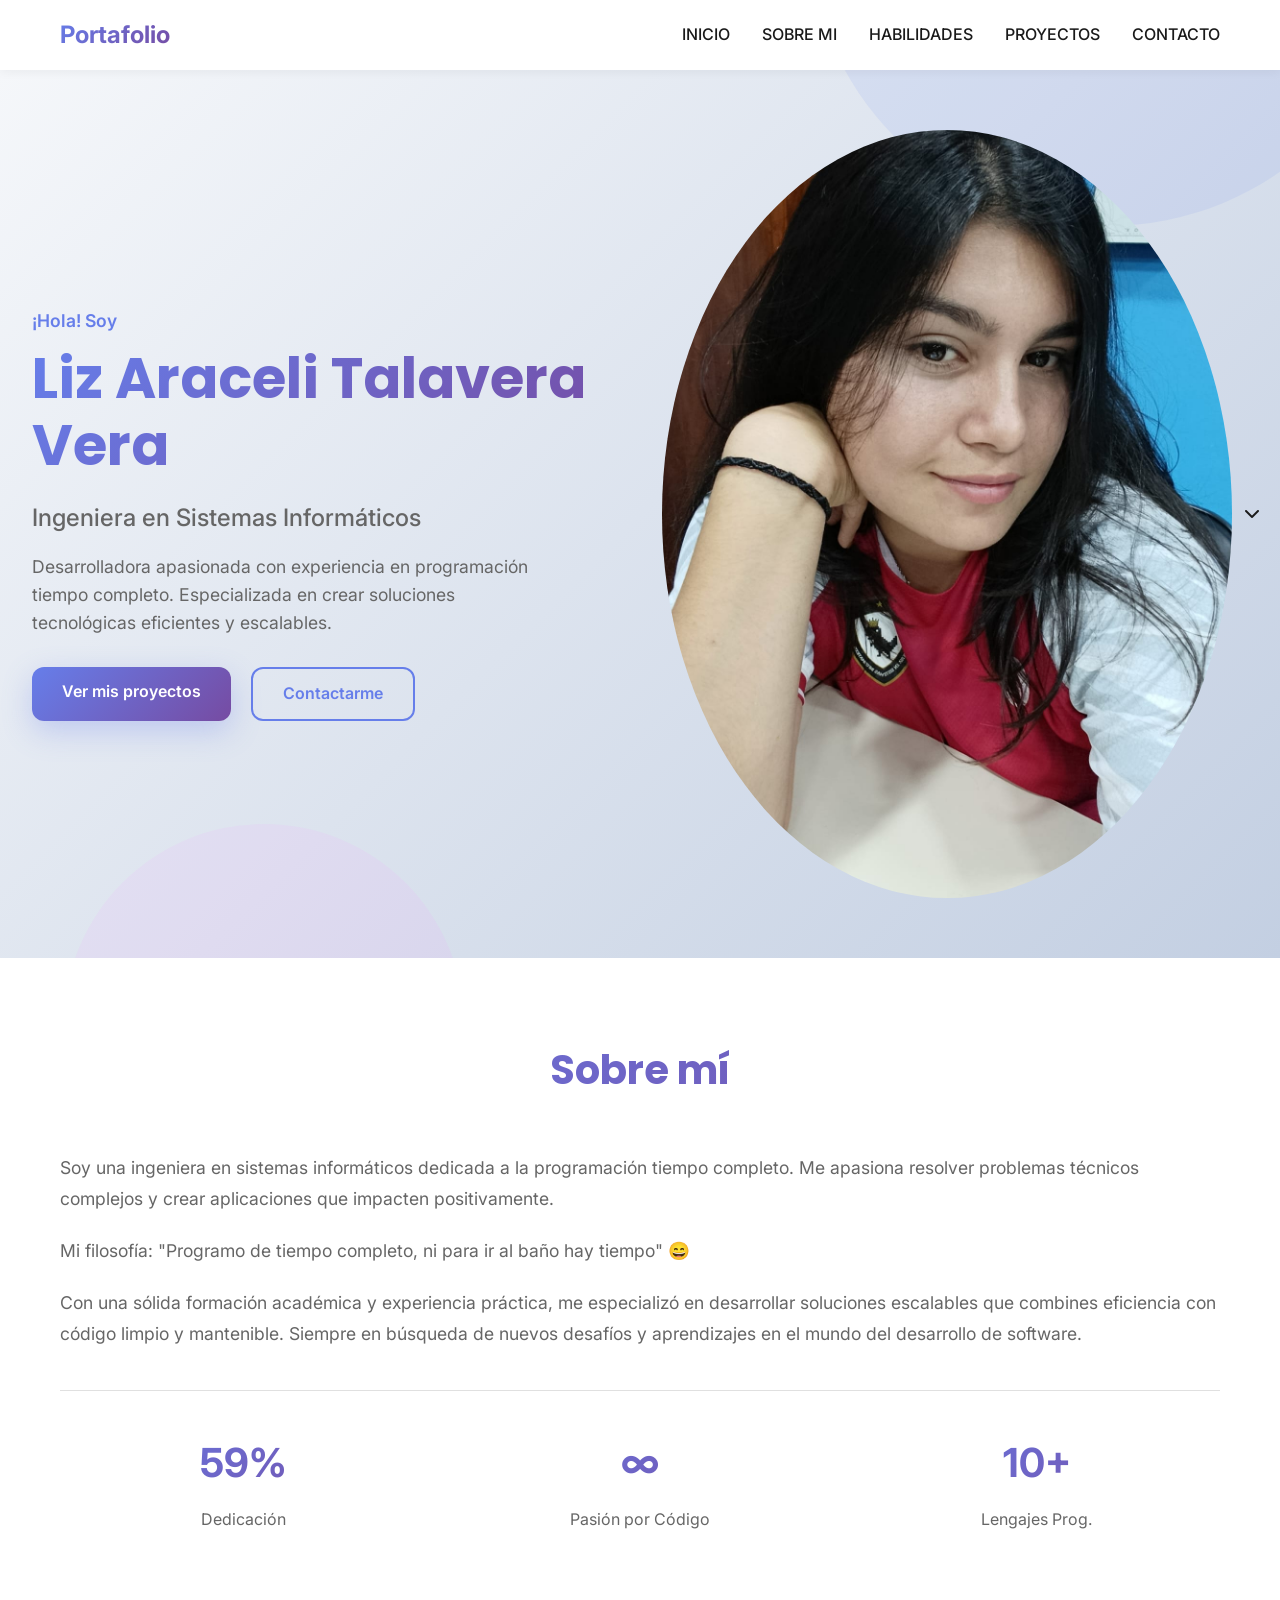
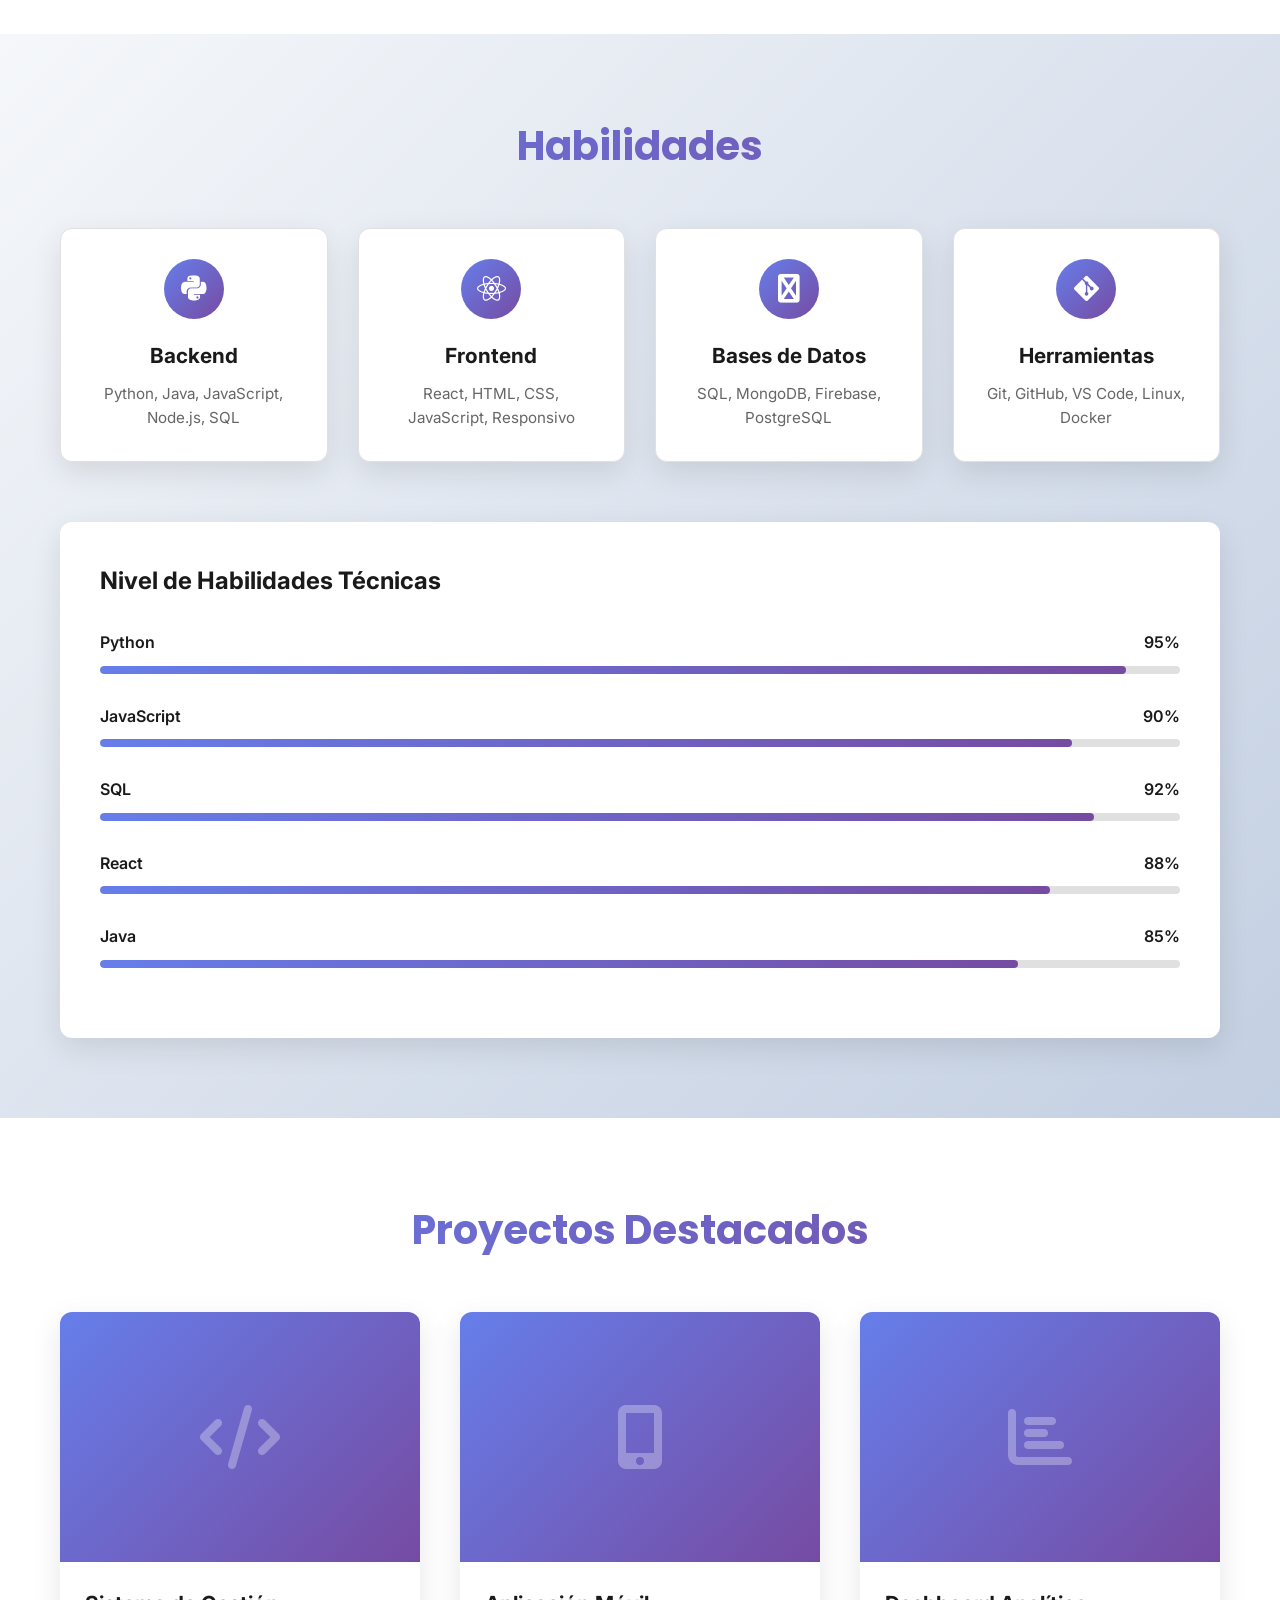
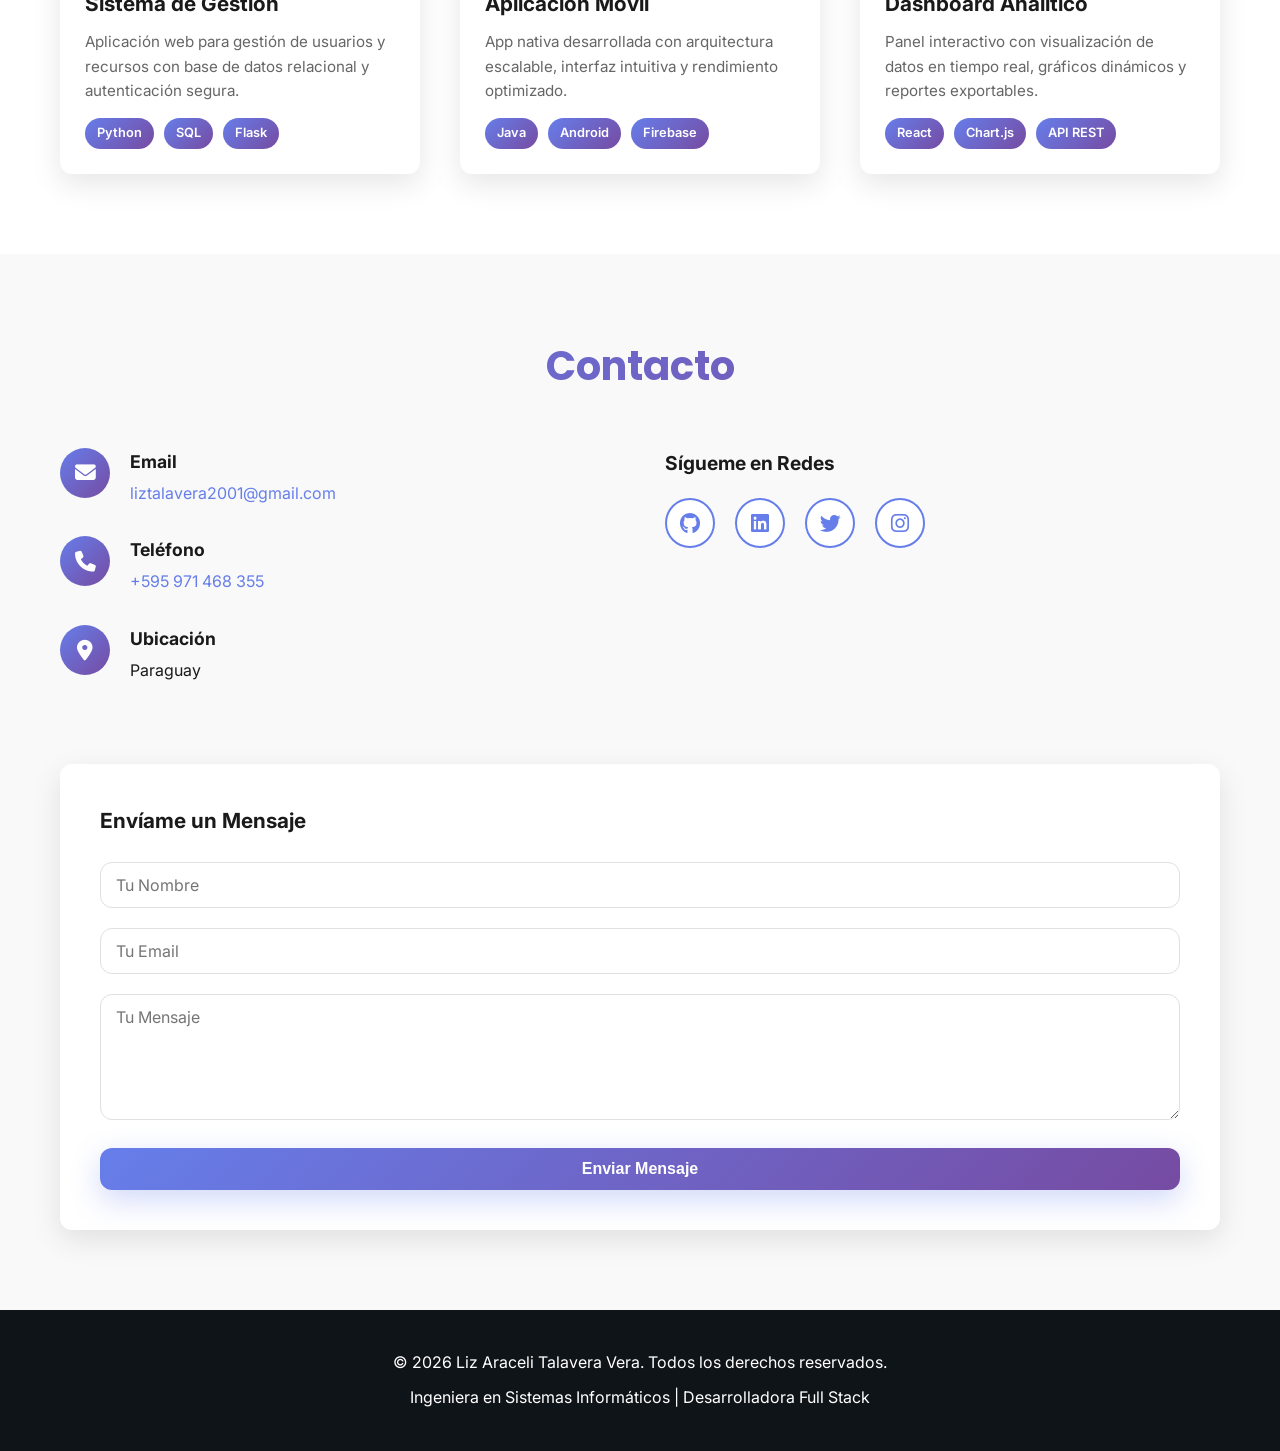
==== index.html @ cbf6d2d8 "Add files via upload" ====
<!DOCTYPE html>
<html lang="es">
<head>
    <meta charset="UTF-8">
    <meta name="viewport" content="width=device-width, initial-scale=1.0">
    <title>Liz Araceli Talavera Vera | Ingeniera en Sistemas Informáticos</title>
    <link rel="stylesheet" href="../CSS/estilos.css">
    <link rel="stylesheet" href="https://cdnjs.cloudflare.com/ajax/libs/font-awesome/6.4.0/css/all.min.css">
    <link href="https://fonts.googleapis.com/css2?family=Poppins:wght@300;400;600;700&family=Inter:wght@300;400;500;600&display=swap" rel="stylesheet">
</head>
<body>
    <!-- Navegación -->
    <nav class="navbar">
        <div class="nav-container">
            <div class="nav-brand">Portafolio</div>
            <ul class="nav-menu">
                <li><a href="#inicio" class="nav-link">INICIO</a></li>
                <li><a href="#sobre" class="nav-link">SOBRE MI</a></li>
                <li><a href="#habilidades" class="nav-link">HABILIDADES</a></li>
                <li><a href="#proyectos" class="nav-link">PROYECTOS</a></li>
                <li><a href="#contacto" class="nav-link">CONTACTO</a></li>
            </ul>
            <div class="hamburger">
                <span></span>
                <span></span>
                <span></span>
            </div>
        </div>
    </nav>

    <!-- Sección Hero / Inicio -->
    <section id="inicio" class="hero">
        <div class="hero-content">
            <div class="hero-text animate-fade-in">
                <span class="greeting">¡Hola! Soy</span>
                <h1 class="hero-title">Liz Araceli Talavera Vera</h1>
                <p class="hero-subtitle">Ingeniera en Sistemas Informáticos</p>
                <p class="hero-description">Desarrolladora apasionada con experiencia en programación tiempo completo. Especializada en crear soluciones tecnológicas eficientes y escalables.</p>
                <div class="hero-buttons">
                    <a href="#proyectos" class="btn btn-primary">Ver mis proyectos</a>
                    <a href="#contacto" class="btn btn-secondary">Contactarme</a>
                </div>
            </div>
            <div class="hero-image animate-slide-up">
                <div class="profile-avatar">
                    <img src="IMG/407e36db-68a6-4bf4-9716-3026d8a4002d.jpg" class="profile-photo" alt="Liz Araceli Talavera Vera">
                </div>
            </div>
        </div>
        <div class="scroll-indicator">
            <i class="fas fa-chevron-down"></i>
        </div>
    </section>

    <!-- Sección Sobre mí -->
    <section id="sobre" class="about">
        <div class="container">
            <h2 class="section-title">Sobre mí</h2>
            <div class="about-content">
                <div class="about-text fade-in-on-scroll">
                    <p>
                        Soy una ingeniera en sistemas informáticos dedicada a la programación tiempo completo. 
                        Me apasiona resolver problemas técnicos complejos y crear aplicaciones que impacten positivamente.
                    </p>
                    <p>
                        Mi filosofía: "Programo de tiempo completo, ni para ir al baño hay tiempo" 😄
                    </p>
                    <p>
                        Con una sólida formación académica y experiencia práctica, me especializó en desarrollar soluciones 
                        escalables que combines eficiencia con código limpio y mantenible. Siempre en búsqueda de nuevos desafíos 
                        y aprendizajes en el mundo del desarrollo de software.
                    </p>
                    <div class="about-stats">
                        <div class="stat">
                            <h3>100%</h3>
                            <p>Dedicación</p>
                        </div>
                        <div class="stat">
                            <h3>∞</h3>
                            <p>Pasión por Código</p>
                        </div>
                        <div class="stat">
                            <h3>10+</h3>
                            <p>Lengajes Prog.</p>
                        </div>
                    </div>
                </div>
            </div>
        </div>
    </section>

    <!-- Sección Habilidades -->
    <section id="habilidades" class="skills">
        <div class="container">
            <h2 class="section-title">Habilidades</h2>
            <div class="skills-grid">
                <div class="skill-card fade-in-on-scroll">
                    <div class="skill-icon">
                        <i class="fab fa-python"></i>
                    </div>
                    <h3>Backend</h3>
                    <p>Python, Java, JavaScript, Node.js, SQL</p>
                </div>
                <div class="skill-card fade-in-on-scroll">
                    <div class="skill-icon">
                        <i class="fab fa-react"></i>
                    </div>
                    <h3>Frontend</h3>
                    <p>React, HTML, CSS, JavaScript, Responsivo</p>
                </div>
                <div class="skill-card fade-in-on-scroll">
                    <div class="skill-icon">
                        <i class="fab fa-database"></i>
                    </div>
                    <h3>Bases de Datos</h3>
                    <p>SQL, MongoDB, Firebase, PostgreSQL</p>
                </div>
                <div class="skill-card fade-in-on-scroll">
                    <div class="skill-icon">
                        <i class="fab fa-git-alt"></i>
                    </div>
                    <h3>Herramientas</h3>
                    <p>Git, GitHub, VS Code, Linux, Docker</p>
                </div>
            </div>

            <div class="skills-technical">
                <h3>Nivel de Habilidades Técnicas</h3>
                <div class="skill-bar fade-in-on-scroll">
                    <div class="skill-label">
                        <span>Python</span>
                        <span>95%</span>
                    </div>
                    <div class="progress-bar">
                        <div class="progress" style="width: 95%"></div>
                    </div>
                </div>
                <div class="skill-bar fade-in-on-scroll">
                    <div class="skill-label">
                        <span>JavaScript</span>
                        <span>90%</span>
                    </div>
                    <div class="progress-bar">
                        <div class="progress" style="width: 90%"></div>
                    </div>
                </div>
                <div class="skill-bar fade-in-on-scroll">
                    <div class="skill-label">
                        <span>SQL</span>
                        <span>92%</span>
                    </div>
                    <div class="progress-bar">
                        <div class="progress" style="width: 92%"></div>
                    </div>
                </div>
                <div class="skill-bar fade-in-on-scroll">
                    <div class="skill-label">
                        <span>React</span>
                        <span>88%</span>
                    </div>
                    <div class="progress-bar">
                        <div class="progress" style="width: 88%"></div>
                    </div>
                </div>
                <div class="skill-bar fade-in-on-scroll">
                    <div class="skill-label">
                        <span>Java</span>
                        <span>85%</span>
                    </div>
                    <div class="progress-bar">
                        <div class="progress" style="width: 85%"></div>
                    </div>
                </div>
            </div>
        </div>
    </section>

    <!-- Sección Proyectos -->
    <section id="proyectos" class="projects">
        <div class="container">
            <h2 class="section-title">Proyectos Destacados</h2>
            <div class="projects-grid">
                <div class="project-card fade-in-on-scroll">
                    <div class="project-image">
                        <div class="project-placeholder">
                            <i class="fas fa-code"></i>
                        </div>
                        <div class="project-overlay">
                            <a href="#" class="btn btn-small">Ver Detalles</a>
                        </div>
                    </div>
                    <div class="project-content">
                        <h3>Sistema de Gestión</h3>
                        <p>Aplicación web para gestión de usuarios y recursos con base de datos relacional y autenticación segura.</p>
                        <div class="project-tags">
                            <span class="tag">Python</span>
                            <span class="tag">SQL</span>
                            <span class="tag">Flask</span>
                        </div>
                    </div>
                </div>

                <div class="project-card fade-in-on-scroll">
                    <div class="project-image">
                        <div class="project-placeholder">
                            <i class="fas fa-mobile-alt"></i>
                        </div>
                        <div class="project-overlay">
                            <a href="#" class="btn btn-small">Ver Detalles</a>
                        </div>
                    </div>
                    <div class="project-content">
                        <h3>Aplicación Móvil</h3>
                        <p>App nativa desarrollada con arquitectura escalable, interfaz intuitiva y rendimiento optimizado.</p>
                        <div class="project-tags">
                            <span class="tag">Java</span>
                            <span class="tag">Android</span>
                            <span class="tag">Firebase</span>
                        </div>
                    </div>
                </div>

                <div class="project-card fade-in-on-scroll">
                    <div class="project-image">
                        <div class="project-placeholder">
                            <i class="fas fa-chart-bar"></i>
                        </div>
                        <div class="project-overlay">
                            <a href="#" class="btn btn-small">Ver Detalles</a>
                        </div>
                    </div>
                    <div class="project-content">
                        <h3>Dashboard Analítico</h3>
                        <p>Panel interactivo con visualización de datos en tiempo real, gráficos dinámicos y reportes exportables.</p>
                        <div class="project-tags">
                            <span class="tag">React</span>
                            <span class="tag">Chart.js</span>
                            <span class="tag">API REST</span>
                        </div>
                    </div>
                </div>
            </div>
        </div>
    </section>

    <!-- Sección Contacto -->
    <section id="contacto" class="contact">
        <div class="container">
            <h2 class="section-title">Contacto</h2>
            <div class="contact-content">
                <div class="contact-info fade-in-on-scroll">
                    <div class="info-item">
                        <div class="info-icon">
                            <i class="fas fa-envelope"></i>
                        </div>
                        <div>
                            <h4>Email</h4>
                            <p><a href="mailto:liztalavera2001@gmail.com">liztalavera2001@gmail.com</a></p>
                        </div>
                    </div>
                    <div class="info-item">
                        <div class="info-icon">
                            <i class="fas fa-phone"></i>
                        </div>
                        <div>
                            <h4>Teléfono</h4>
                            <p><a href="tel:+595971468355">+595 971 468 355</a></p>
                        </div>
                    </div>
                    <div class="info-item">
                        <div class="info-icon">
                            <i class="fas fa-map-marker-alt"></i>
                        </div>
                        <div>
                            <h4>Ubicación</h4>
                            <p>Paraguay</p>
                        </div>
                    </div>
                </div>

                <div class="social-links fade-in-on-scroll">
                    <h4>Sígueme en Redes</h4>
                    <div class="social-icons">
                        <a href="https://github.com" class="social-icon" title="GitHub" target="_blank" rel="noopener noreferrer">
                            <i class="fab fa-github"></i>
                        </a>
                        <a href="https://linkedin.com" class="social-icon" title="LinkedIn" target="_blank" rel="noopener noreferrer">
                            <i class="fab fa-linkedin"></i>
                        </a>
                        <a href="https://twitter.com" class="social-icon" title="Twitter" target="_blank" rel="noopener noreferrer">
                            <i class="fab fa-twitter"></i>
                        </a>
                        <a href="https://instagram.com" class="social-icon" title="Instagram" target="_blank" rel="noopener noreferrer">
                            <i class="fab fa-instagram"></i>
                        </a>
                    </div>
                </div>
            </div>

            <form class="contact-form fade-in-on-scroll">
                <h4>Envíame un Mensaje</h4>
                <div class="form-group">
                    <input type="text" placeholder="Tu Nombre" required>
                </div>
                <div class="form-group">
                    <input type="email" placeholder="Tu Email" required>
                </div>
                <div class="form-group">
                    <textarea placeholder="Tu Mensaje" rows="5" required></textarea>
                </div>
                <button type="submit" class="btn btn-primary">Enviar Mensaje</button>
            </form>
        </div>
    </section>

    <!-- Footer -->
    <footer class="footer">
        <div class="container">
            <p>&copy; 2026 Liz Araceli Talavera Vera. Todos los derechos reservados.</p>
            <p>Ingeniera en Sistemas Informáticos | Desarrolladora Full Stack</p>
        </div>
    </footer>

    <script src="../JAVASCRIPT/script.js"></script>
</body>
</html>
---- CSS/estilos.css ----
/* ===== CSS VARIABLES ===== */
:root {
    --primary-color: #667eea;
    --secondary-color: #764ba2;
    --accent-color: #f093fb;
    --dark-bg: #0f1419;
    --light-bg: #ffffff;
    --text-primary: #1a1a1a;
    --text-secondary: #666666;
    --border-color: #e0e0e0;
    --radius: 12px;
    --transition: all 0.3s cubic-bezier(0.4, 0, 0.2, 1);
    --shadow: 0 10px 30px rgba(0, 0, 0, 0.1);
    --shadow-lg: 0 20px 60px rgba(0, 0, 0, 0.15);
}

/* ===== ESTILOS GLOBALES ===== */
* {
    margin: 0;
    padding: 0;
    box-sizing: border-box;
}

html {
    scroll-behavior: smooth;
}

body {
    font-family: 'Inter', sans-serif;
    color: var(--text-primary);
    background-color: var(--light-bg);
    line-height: 1.6;
    overflow-x: hidden;
}

.container {
    max-width: 1200px;
    margin: 0 auto;
    padding: 0 20px;
}

/* ===== NAVEGACIÓN ===== */
.navbar {
    position: fixed;
    top: 0;
    left: 0;
    right: 0;
    background: rgba(255, 255, 255, 0.95);
    backdrop-filter: blur(10px);
    z-index: 1000;
    box-shadow: 0 2px 10px rgba(0, 0, 0, 0.05);
}

.nav-container {
    max-width: 1200px;
    margin: 0 auto;
    padding: 0 20px;
    display: flex;
    justify-content: space-between;
    align-items: center;
    height: 70px;
}

.nav-brand {
    font-size: 1.5rem;
    font-weight: 700;
    background: linear-gradient(135deg, var(--primary-color), var(--secondary-color));
    -webkit-background-clip: text;
    -webkit-text-fill-color: transparent;
    background-clip: text;
}

.nav-menu {
    display: flex;
    list-style: none;
    gap: 2rem;
    align-items: center;
}

.nav-link {
    text-decoration: none;
    color: var(--text-primary);
    font-weight: 500;
    position: relative;
    transition: var(--transition);
}

.nav-link::after {
    content: '';
    position: absolute;
    bottom: -5px;
    left: 0;
    width: 0;
    height: 2px;
    background: linear-gradient(135deg, var(--primary-color), var(--secondary-color));
    transition: width 0.3s ease;
}

.nav-link:hover::after {
    width: 100%;
}

.hamburger {
    display: none;
    flex-direction: column;
    cursor: pointer;
    gap: 6px;
}

.hamburger span {
    width: 25px;
    height: 3px;
    background-color: var(--text-primary);
    border-radius: 2px;
    transition: var(--transition);
}

/* ===== SECCIÓN HERO ===== */
.hero {
    margin-top: 70px;
    min-height: calc(100vh - 70px);
    background: linear-gradient(135deg, #f5f7fa 0%, #c3cfe2 100%);
    display: flex;
    align-items: center;
    padding: 60px 20px;
    position: relative;
    overflow: hidden;
}

.hero::before {
    content: '';
    position: absolute;
    top: -50%;
    right: -10%;
    width: 600px;
    height: 600px;
    background: rgba(102, 126, 234, 0.1);
    border-radius: 50%;
    animation: float 6s ease-in-out infinite;
}

.hero::after {
    content: '';
    position: absolute;
    bottom: -30%;
    left: 5%;
    width: 400px;
    height: 400px;
    background: rgba(240, 147, 251, 0.1);
    border-radius: 50%;
    animation: float 8s ease-in-out infinite reverse;
}

@keyframes float {
    0%, 100% { transform: translateY(0px); }
    50% { transform: translateY(30px); }
}

.hero-content {
    max-width: 1200px;
    margin: 0 auto;
    display: grid;
    grid-template-columns: 1fr 1fr;
    gap: 60px;
    align-items: center;
    position: relative;
    z-index: 1;
}

.hero-text span {
    color: var(--primary-color);
    font-size: 1.1rem;
    font-weight: 600;
}

.hero-title {
    font-size: 3.5rem;
    font-family: 'Poppins', sans-serif;
    font-weight: 700;
    line-height: 1.2;
    margin: 10px 0 20px;
    background: linear-gradient(135deg, var(--primary-color), var(--secondary-color));
    -webkit-background-clip: text;
    -webkit-text-fill-color: transparent;
    background-clip: text;
}

.hero-subtitle {
    font-size: 1.5rem;
    color: var(--text-secondary);
    margin-bottom: 15px;
    font-weight: 500;
}

.hero-description {
    font-size: 1.1rem;
    color: var(--text-secondary);
    margin-bottom: 30px;
    max-width: 500px;
}

.hero-buttons {
    display: flex;
    gap: 20px;
    flex-wrap: wrap;
}

.btn {
    display: inline-block;
    padding: 12px 30px;
    border-radius: var(--radius);
    text-decoration: none;
    font-weight: 600;
    transition: var(--transition);
    border: none;
    cursor: pointer;
    font-size: 1rem;
    text-align: center;
}

.btn-primary {
    background: linear-gradient(135deg, var(--primary-color), var(--secondary-color));
    color: white;
    box-shadow: 0 10px 30px rgba(102, 126, 234, 0.3);
}

.btn-primary:hover {
    transform: translateY(-3px);
    box-shadow: 0 15px 40px rgba(102, 126, 234, 0.4);
}

.btn-secondary {
    background: transparent;
    color: var(--primary-color);
    border: 2px solid var(--primary-color);
}

.btn-secondary:hover {
    background: var(--primary-color);
    color: white;
    transform: translateY(-3px);
}

.btn-small {
    padding: 10px 20px;
    font-size: 0.9rem;
}

.hero-image {
    position: relative;
    display: flex;
    justify-content: center;
}

.profile-avatar {
    }

    .profile-photo {
        width: 100%;
        height: 100%;
        object-fit: cover;
        border-radius: 50%;
        box-shadow: none;
    }
    width: 180px;
    height: 180px;
    border-radius: 50%;
    background: linear-gradient(135deg, var(--primary-color), var(--secondary-color));
    display: flex;
    align-items: center;
    justify-content: center;
    font-size: 150px;
    color: white;
    box-shadow: var(--shadow-lg);
    border: 8px solid white;
    animation: float 4s ease-in-out infinite;
}

.scroll-indicator {
    position: absolute;
    bottom: 30px;
    left: 50%;
    transform: translateX(-50%);
    font-size: 2rem;
    color: var(--primary-color);
    animation: bounce 2s infinite;
    z-index: 2;
}

@keyframes bounce {
    0%, 100% { transform: translateX(-50%) translateY(0); }
    50% { transform: translateX(-50%) translateY(10px); }
}

/* ===== ANIMACIONES DE ENTRADA ===== */
.animate-fade-in {
    animation: fadeIn 0.8s ease-out;
}

.animate-slide-up {
    animation: slideUp 0.8s ease-out;
}

@keyframes fadeIn {
    from {
        opacity: 0;
    }
    to {
        opacity: 1;
    }
}

@keyframes slideUp {
    from {
        opacity: 0;
        transform: translateY(30px);
    }
    to {
        opacity: 1;
        transform: translateY(0);
    }
}

/* ===== SECCIONES GENERALES ===== */
section {
    padding: 80px 20px;
}

.section-title {
    font-size: 2.5rem;
    font-family: 'Poppins', sans-serif;
    font-weight: 700;
    text-align: center;
    margin-bottom: 50px;
    background: linear-gradient(135deg, var(--primary-color), var(--secondary-color));
    -webkit-background-clip: text;
    -webkit-text-fill-color: transparent;
    background-clip: text;
}

/* ===== SECCIÓN SOBRE MÍ ===== */
.about {
    background: var(--light-bg);
}

.about-text p {
    font-size: 1.1rem;
    color: var(--text-secondary);
    margin-bottom: 20px;
    line-height: 1.8;
}

.about-stats {
    display: grid;
    grid-template-columns: repeat(3, 1fr);
    gap: 30px;
    margin-top: 40px;
    padding-top: 40px;
    border-top: 1px solid var(--border-color);
}

.stat {
    text-align: center;
}

.stat h3 {
    font-size: 2.5rem;
    background: linear-gradient(135deg, var(--primary-color), var(--secondary-color));
    -webkit-background-clip: text;
    -webkit-text-fill-color: transparent;
    background-clip: text;
    margin-bottom: 10px;
}

.stat p {
    color: var(--text-secondary);
    font-size: 1rem;
}

/* ===== SECCIÓN HABILIDADES ===== */
.skills {
    background: linear-gradient(135deg, #f5f7fa 0%, #c3cfe2 100%);
}

.skills-grid {
    display: grid;
    grid-template-columns: repeat(auto-fit, minmax(250px, 1fr));
    gap: 30px;
    margin-bottom: 60px;
}

.skill-card {
    background: white;
    padding: 30px;
    border-radius: var(--radius);
    text-align: center;
    box-shadow: var(--shadow);
    transition: var(--transition);
    border: 1px solid var(--border-color);
}

.skill-card:hover {
    transform: translateY(-10px);
    box-shadow: var(--shadow-lg);
    border-color: var(--primary-color);
}

.skill-icon {
    width: 60px;
    height: 60px;
    background: linear-gradient(135deg, var(--primary-color), var(--secondary-color));
    border-radius: 50%;
    display: flex;
    align-items: center;
    justify-content: center;
    font-size: 1.8rem;
    color: white;
    margin: 0 auto 20px;
}

.skill-card h3 {
    font-size: 1.3rem;
    margin-bottom: 10px;
}

.skill-card p {
    color: var(--text-secondary);
    font-size: 0.95rem;
}

.skills-technical {
    background: white;
    padding: 40px;
    border-radius: var(--radius);
    box-shadow: var(--shadow);
}

.skills-technical h3 {
    margin-bottom: 30px;
    font-size: 1.5rem;
}

.skill-bar {
    margin-bottom: 30px;
}

.skill-label {
    display: flex;
    justify-content: space-between;
    margin-bottom: 10px;
    font-weight: 600;
}

.progress-bar {
    width: 100%;
    height: 8px;
    background-color: #e0e0e0;
    border-radius: 10px;
    overflow: hidden;
}

.progress {
    height: 100%;
    background: linear-gradient(90deg, var(--primary-color), var(--secondary-color));
    border-radius: 10px;
    animation: progressAnimation 1.5s ease-out;
}

@keyframes progressAnimation {
    from {
        width: 0;
    }
}

/* ===== SECCIÓN PROYECTOS ===== */
.projects {
    background: white;
}

.projects-grid {
    display: grid;
    grid-template-columns: repeat(auto-fit, minmax(300px, 1fr));
    gap: 40px;
}

.project-card {
    border-radius: var(--radius);
    overflow: hidden;
    box-shadow: var(--shadow);
    transition: var(--transition);
    cursor: pointer;
}

.project-card:hover {
    transform: translateY(-10px);
    box-shadow: var(--shadow-lg);
}

.project-image {
    position: relative;
    overflow: hidden;
    height: 250px;
    background: linear-gradient(135deg, var(--primary-color), var(--secondary-color));
}

.project-placeholder {
    width: 100%;
    height: 100%;
    display: flex;
    align-items: center;
    justify-content: center;
    font-size: 4rem;
    color: rgba(255, 255, 255, 0.3);
}

.project-overlay {
    position: absolute;
    top: 0;
    left: 0;
    right: 0;
    bottom: 0;
    background: rgba(0, 0, 0, 0.7);
    display: flex;
    align-items: center;
    justify-content: center;
    opacity: 0;
    transition: var(--transition);
}

.project-card:hover .project-overlay {
    opacity: 1;
}

.project-content {
    padding: 25px;
}

.project-content h3 {
    font-size: 1.3rem;
    margin-bottom: 10px;
}

.project-content p {
    color: var(--text-secondary);
    font-size: 0.95rem;
    margin-bottom: 15px;
}

.project-tags {
    display: flex;
    gap: 10px;
    flex-wrap: wrap;
}

.tag {
    display: inline-block;
    background: linear-gradient(135deg, var(--primary-color), var(--secondary-color));
    color: white;
    padding: 5px 12px;
    border-radius: 20px;
    font-size: 0.8rem;
    font-weight: 600;
}

/* ===== SECCIÓN CONTACTO ===== */
.contact {
    background: #f9f9f9;
}

.contact-content {
    display: grid;
    grid-template-columns: 1fr 1fr;
    gap: 50px;
    margin-bottom: 50px;
}

.info-item {
    display: flex;
    gap: 20px;
    margin-bottom: 30px;
}

.info-icon {
    width: 50px;
    height: 50px;
    background: linear-gradient(135deg, var(--primary-color), var(--secondary-color));
    border-radius: 50%;
    display: flex;
    align-items: center;
    justify-content: center;
    color: white;
    font-size: 1.3rem;
    flex-shrink: 0;
}

.info-item h4 {
    font-size: 1.1rem;
    margin-bottom: 5px;
}

.info-item a {
    color: var(--primary-color);
    text-decoration: none;
    transition: var(--transition);
}

.info-item a:hover {
    text-decoration: underline;
}

.social-links h4 {
    font-size: 1.2rem;
    margin-bottom: 20px;
}

.social-icons {
    display: flex;
    gap: 20px;
    flex-wrap: wrap;
}

.social-icon {
    width: 50px;
    height: 50px;
    background: white;
    border: 2px solid var(--primary-color);
    border-radius: 50%;
    display: flex;
    align-items: center;
    justify-content: center;
    color: var(--primary-color);
    font-size: 1.3rem;
    transition: var(--transition);
    cursor: pointer;
    text-decoration: none;
}

.social-icon:hover {
    background: linear-gradient(135deg, var(--primary-color), var(--secondary-color));
    color: white;
    transform: translateY(-5px);
}

.contact-form {
    background: white;
    padding: 40px;
    border-radius: var(--radius);
    box-shadow: var(--shadow);
    grid-column: 1 / -1;
}

.contact-form h4 {
    font-size: 1.3rem;
    margin-bottom: 25px;
}

.form-group {
    margin-bottom: 20px;
}

.contact-form input,
.contact-form textarea {
    width: 100%;
    padding: 12px 15px;
    border: 1px solid var(--border-color);
    border-radius: var(--radius);
    font-family: 'Inter', sans-serif;
    font-size: 1rem;
    transition: var(--transition);
}

.contact-form input:focus,
.contact-form textarea:focus {
    outline: none;
    border-color: var(--primary-color);
    box-shadow: 0 0 0 3px rgba(102, 126, 234, 0.1);
}

.contact-form button {
    width: 100%;
}

/* ===== FOOTER ===== */
.footer {
    background: var(--dark-bg);
    color: white;
    padding: 30px 20px;
    text-align: center;
}

.footer p {
    margin: 10px 0;
}

/* ===== ANIMACIÓN ON SCROLL ===== */
.fade-in-on-scroll {
    opacity: 0;
    animation: fadeInScroll 0.8s ease-out forwards;
    animation-play-state: paused;
}

.fade-in-on-scroll.animate {
    animation-play-state: running;
}

@keyframes fadeInScroll {
    from {
        opacity: 0;
        transform: translateY(30px);
    }
    to {
        opacity: 1;
        transform: translateY(0);
    }
}

/* ===== RESPONSIVE ===== */
@media (max-width: 768px) {
    .nav-menu {
        display: none;
        position: absolute;
        top: 70px;
        left: 0;
        right: 0;
        flex-direction: column;
        background: white;
        padding: 20px;
        gap: 1rem;
        box-shadow: var(--shadow);
    }

    .nav-menu.active {
        display: flex;
    }

    .hamburger {
        display: flex;
    }

    .hamburger.active span:nth-child(1) {
        transform: rotate(45deg) translate(8px, 8px);
    }

    .hamburger.active span:nth-child(2) {
        opacity: 0;
    }

    .hamburger.active span:nth-child(3) {
        transform: rotate(-45deg) translate(7px, -7px);
    }

    .hero-content {
        grid-template-columns: 1fr;
        gap: 30px;
    }

    .hero-title {
        font-size: 2.2rem;
    }

    .hero-subtitle {
        font-size: 1.2rem;
    }

    .hero-buttons {
        flex-direction: column;
    }

    .btn {
        width: 100%;
    }

    .about-stats {
        grid-template-columns: 1fr;
    }

    .contact-content {
        grid-template-columns: 1fr;
        gap: 30px;
    }

    .contact-form {
        grid-column: 1;
    }

    .skills-grid {
        grid-template-columns: 1fr;
    }

    .section-title {
        font-size: 1.8rem;
    }

    section {
        padding: 50px 20px;
    }
}

@media (max-width: 480px) {
    .hero {
        padding: 30px 15px;
    }

    .hero-title {
        font-size: 1.8rem;
    }

    .hero-subtitle {
        font-size: 1rem;
    }

    .hero-description {
        font-size: 0.95rem;
    }

    .profile-avatar {
        width: 200px;
        height: 200px;
        font-size: 100px;
    }

    .hero-buttons {
        font-size: 0.9rem;
    }

    .btn {
        padding: 10px 20px;
    }

    .projects-grid {
        grid-template-columns: 1fr;
    }

    .skill-card {
        padding: 20px;
    }

    .nav-brand {
        font-size: 1.2rem;
    }

    .section-title {
        font-size: 1.5rem;
    }
}
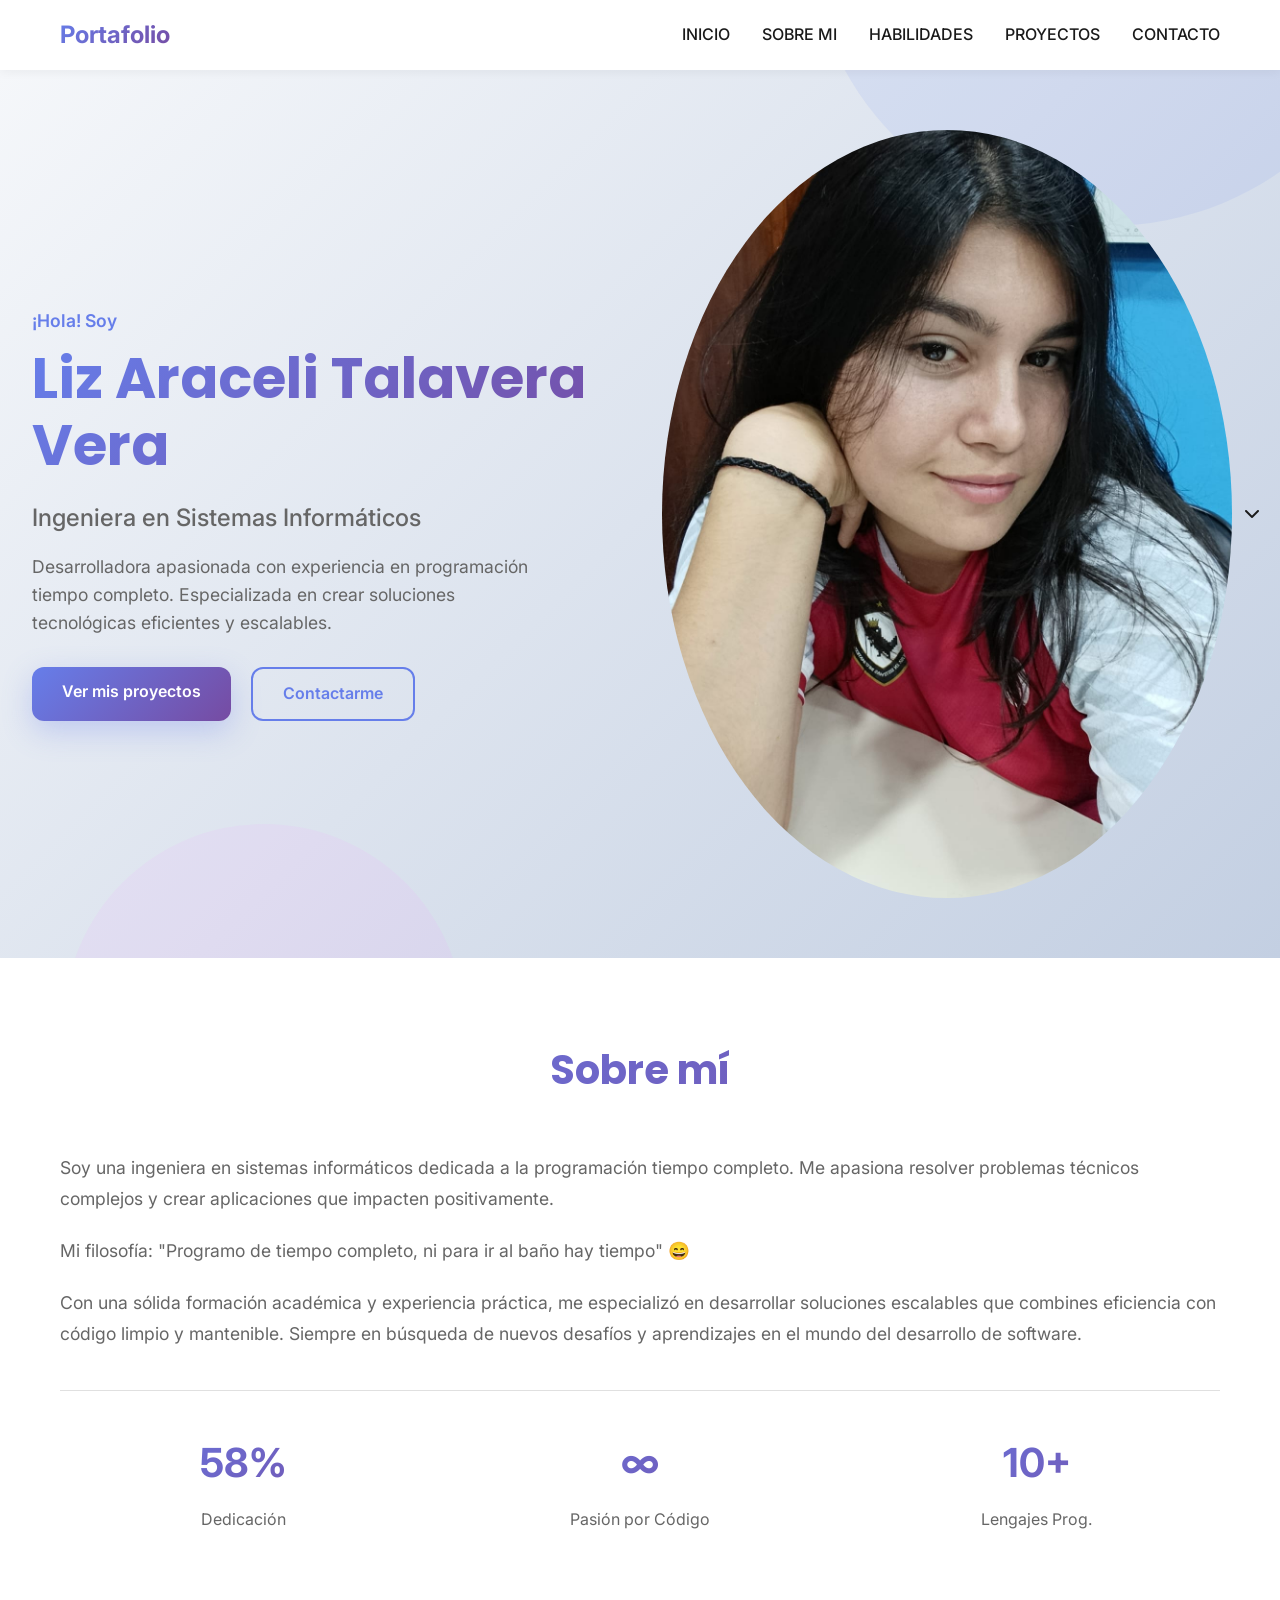
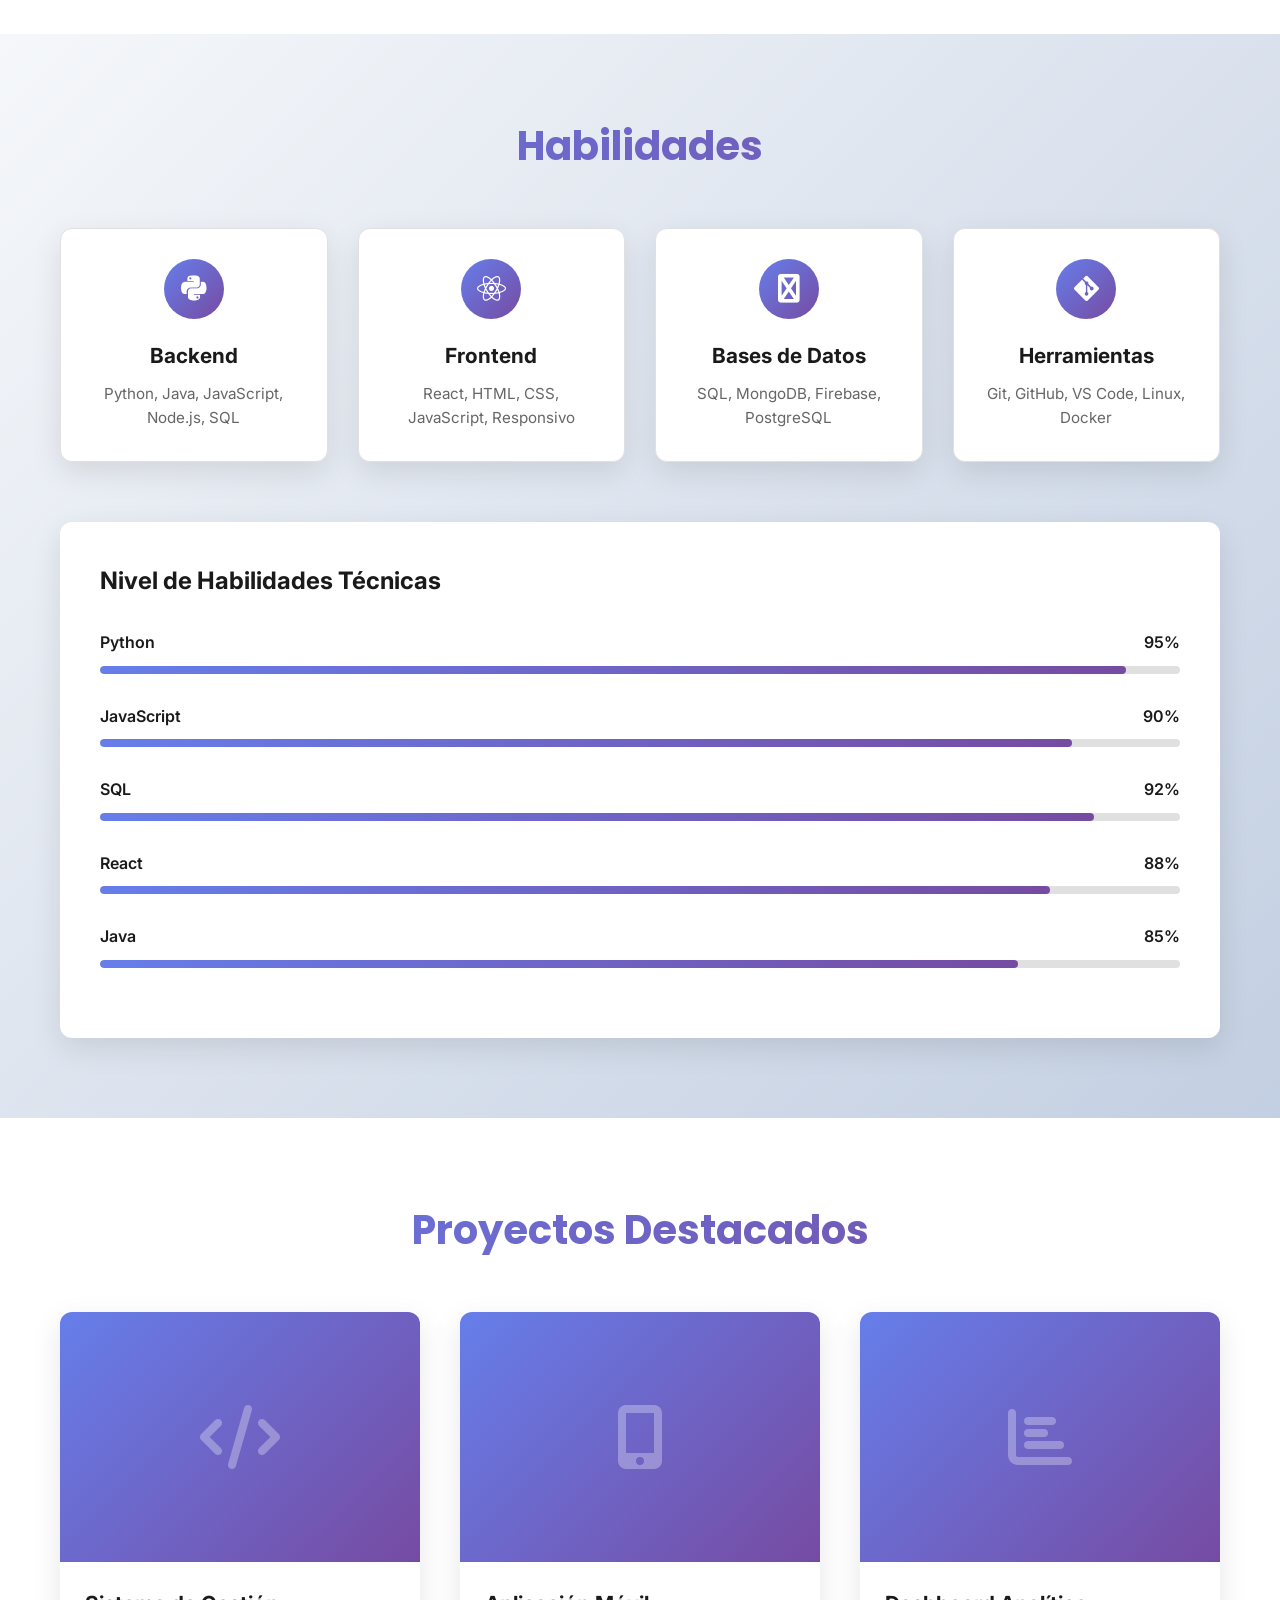
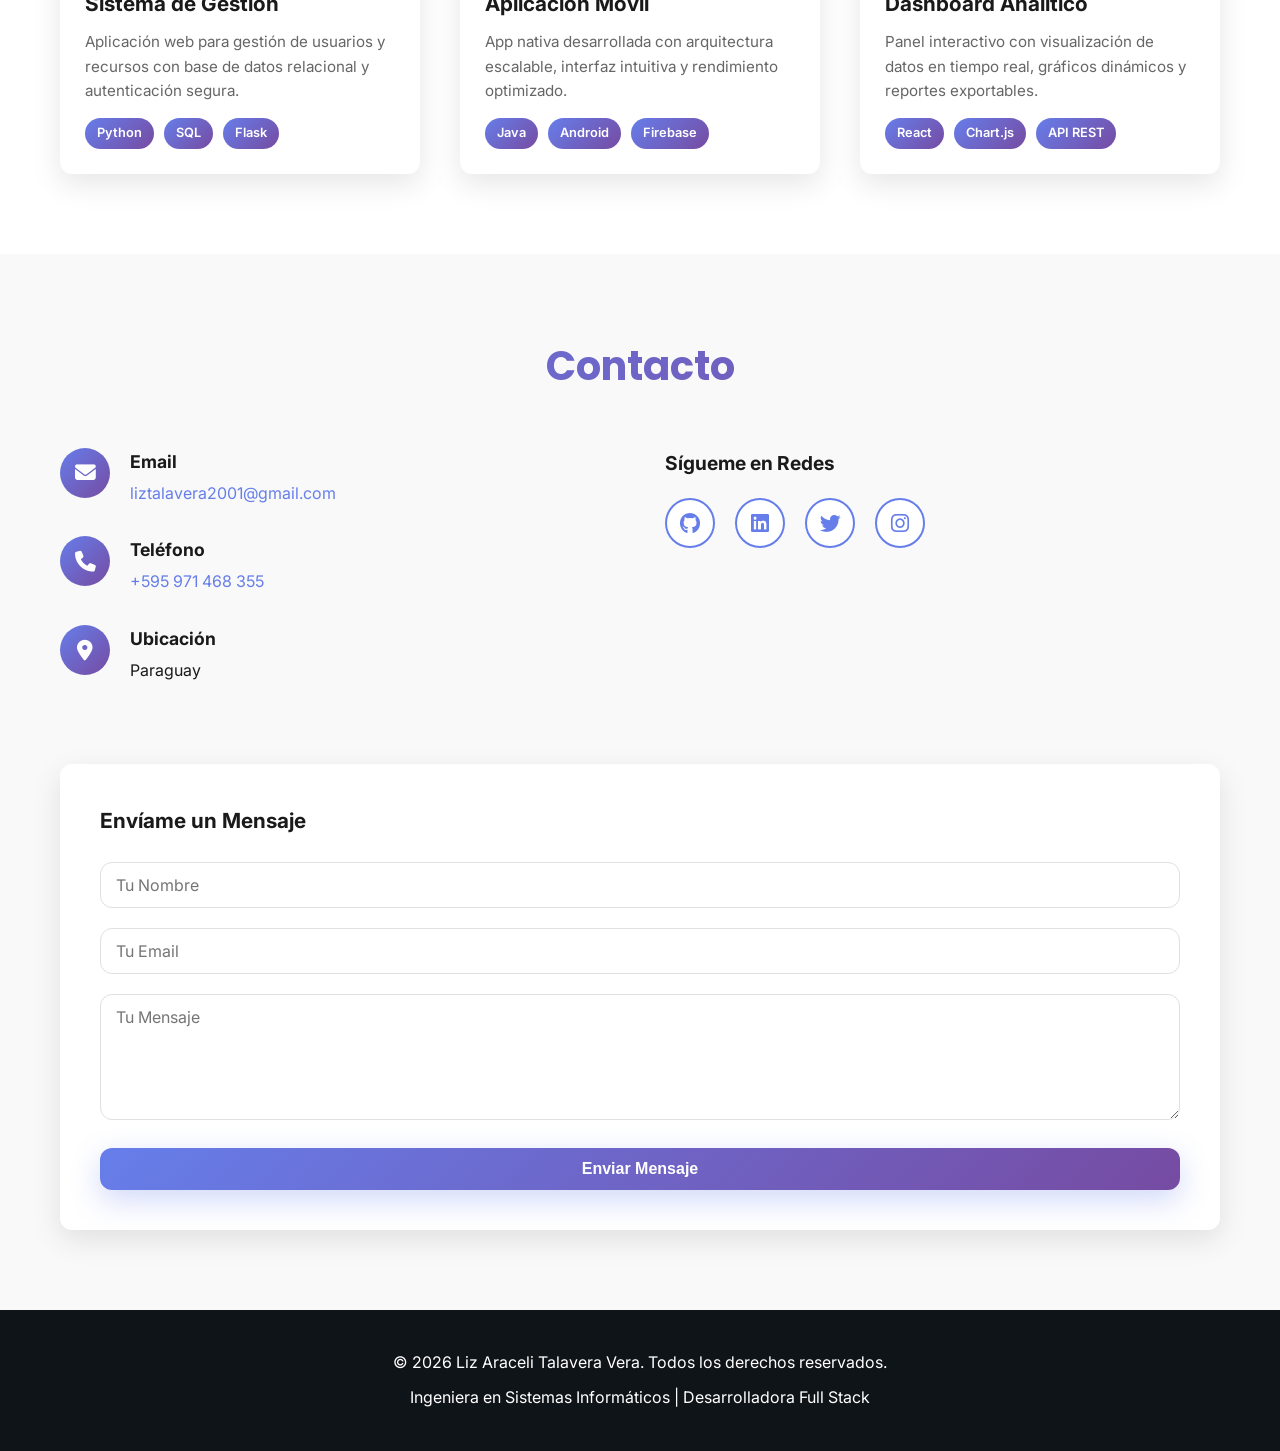
==== commit ae079711: "Add files via upload" ====
--- a/index.html
+++ b/index.html
@@ -4,7 +4,7 @@
     <meta charset="UTF-8">
     <meta name="viewport" content="width=device-width, initial-scale=1.0">
     <title>Liz Araceli Talavera Vera | Ingeniera en Sistemas Informáticos</title>
-    <link rel="stylesheet" href="../CSS/estilos.css">
+    <link rel="stylesheet" href="CSS/estilos.css">
     <link rel="stylesheet" href="https://cdnjs.cloudflare.com/ajax/libs/font-awesome/6.4.0/css/all.min.css">
     <link href="https://fonts.googleapis.com/css2?family=Poppins:wght@300;400;600;700&family=Inter:wght@300;400;500;600&display=swap" rel="stylesheet">
 </head>
@@ -321,6 +321,6 @@
         </div>
     </footer>
 
-    <script src="../JAVASCRIPT/script.js"></script>
+    <script src="JAVASCRIPT/script.js"></script>
 </body>
 </html>
